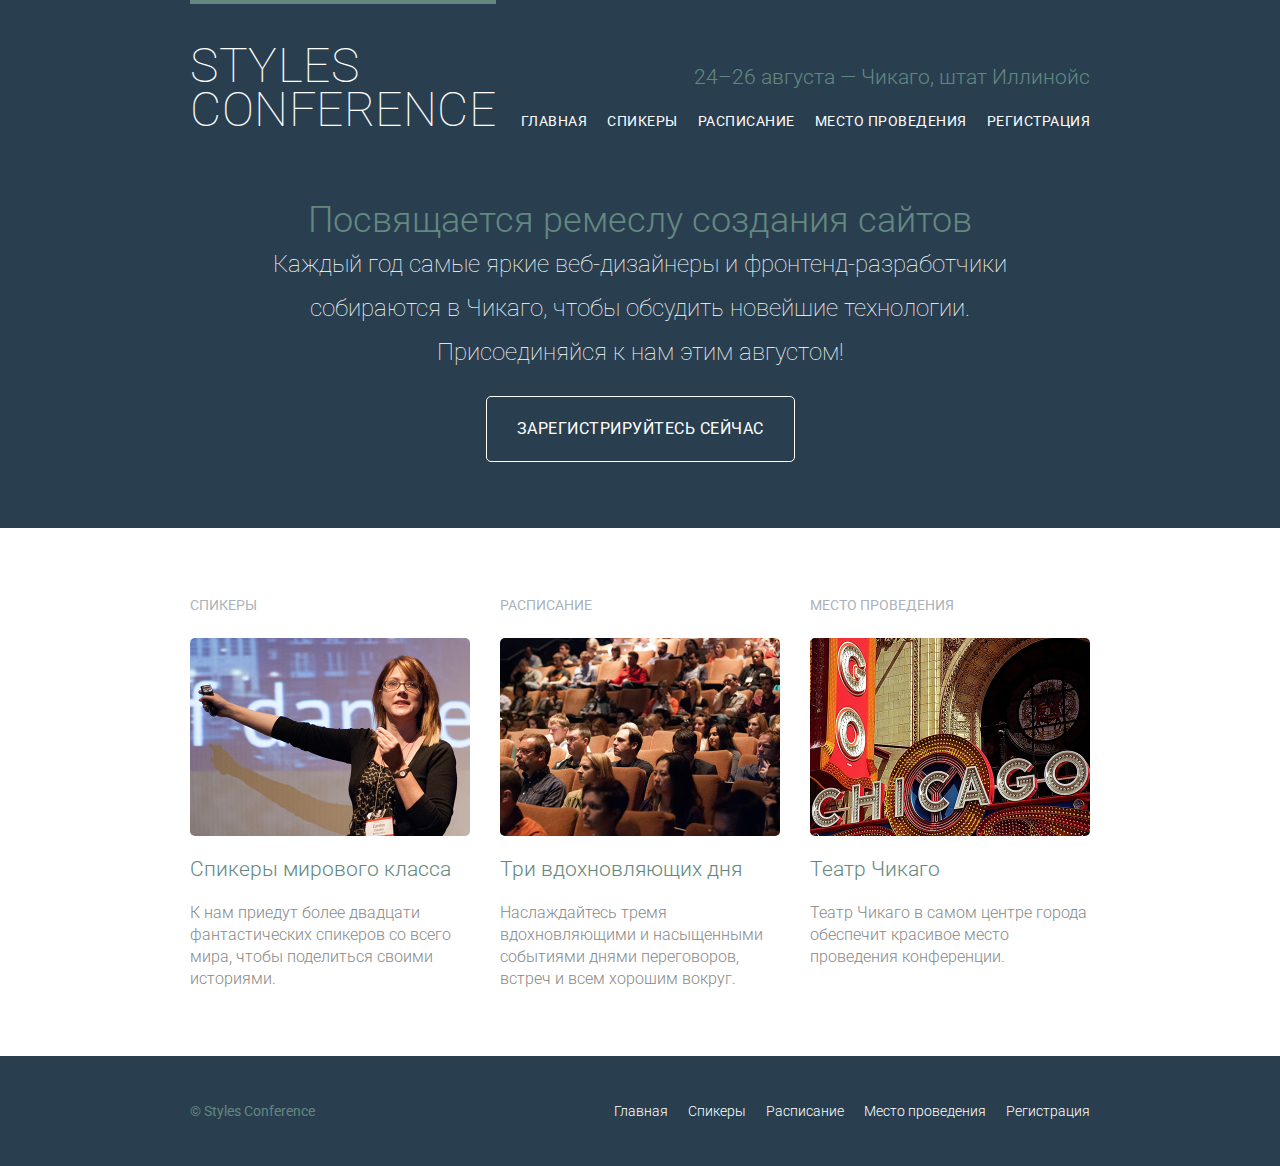
==== web/index.html @ 096a7a0f "init" ====
﻿<!DOCTYPE html>
<html lang="ru">
<head>
  <meta charset="utf-8">
  <title>Styles Conference</title>
  <link rel="stylesheet" href="assets/stylesheets/main.css">
  <link href="https://fonts.googleapis.com/css?family=Roboto:400,300,100&subset=cyrillic,latin" rel="stylesheet">
</head>
<body>

  <header class="primary-header container group">
    <h1 class="logo">
      <a href="index.html">Styles <br> Conference</a>
    </h1>
	
    <h3 class="tagline">24&ndash;26 августа &mdash; Чикаго, штат Иллинойс</h3>
    
	<nav class="nav primary-nav">
	  <ul>
	  <li><a href="index.html">Главная</a></li><!--
        --><li><a href="speakers.html">Спикеры</a></li><!--
        --><li><a href="schedule.html">Расписание</a></li><!--
        --><li><a href="venue.html">Место проведения</a></li><!--
        --><li><a href="register.html">Регистрация</a></li>
	  </ul>
	</nav>
  </header>
  
  <section class="hero container">
    <h2 class="special daring">Посвящается ремеслу создания сайтов</h2>
    <p class="special">Каждый год самые яркие веб-дизайнеры и фронтенд-разработчики собираются в Чикаго, 
       чтобы обсудить новейшие технологии. Присоединяйся к нам этим августом!</p>
	   
    <a class="btn btn-alt" href="register.html">Зарегистрируйтесь сейчас</a>
  </section>
  
  <section class="row">
    <div class="grid">

      <!-- Спикеры -->

      <section class="teaser col-1-3">
 	    <h5>Спикеры</h5>
		<a href="speakers.html">
          <img src="assets/images/home/speakers.jpg" alt ="Профессиональные спикеры">
		  <h3>Спикеры мирового класса</h3>
	    </a>
        <p>К нам приедут более двадцати фантастических спикеров со всего мира, чтобы поделиться своими историями.</p>
      </section><!--

      Расписание

      --><section class="teaser col-1-3">
        <h5>Расписание</h5>
		<a href="schedule.html">
		  <img src="assets/images/home/schedule.jpg" alt ="Расписание">
          <h3>Три вдохновляющих дня</h3>
	    </a>
        <p>Наслаждайтесь тремя вдохновляющими и насыщенными событиями днями переговоров, встреч и всем хорошим вокруг.</p>
      </section><!--

      Место проведения

      --><section class="teaser col-1-3">
        <h5>Место проведения</h5>
		<a href="venue.html">
		<img src="assets/images/home/venue.jpg" alt ="Театр Чикаго">
          <h3>Театр Чикаго</h3>
	    </a>
        <p>Театр Чикаго в самом центре города обеспечит красивое место проведения конференции.</p>
      </section>

    </div> 
  
  </section>
  
  <footer class="primary-footer container group">
    <small>&copy; Styles Conference</small>
    <nav class="nav">
	 <ul>
	  <li><a href="index.html">Главная</a></li><!--
      --><li><a href="speakers.html">Спикеры</a></li><!--
      --><li><a href="schedule.html">Расписание</a></li><!--
      --><li><a href="venue.html">Место проведения</a></li><!--
      --><li><a href="register.html">Регистрация</a></li>
	  </ul>
    </nav>
  </footer>
	 
</body>
</html>
---- web/assets/stylesheets/main.css ----
﻿/* http://meyerweb.com/eric/tools/css/reset/
   v2.0 | 20110126
   License: none (public domain)
*/

html, body, div, span, applet, object, iframe,
h1, h2, h3, h4, h5, h6, p, blockquote, pre,
a, abbr, acronym, address, big, cite, code,
del, dfn, em, img, ins, kbd, q, s, samp,
small, strike, strong, sub, sup, tt, var,
b, u, i, center,
dl, dt, dd, ol, ul, li,
fieldset, form, label, legend,
table, caption, tbody, tfoot, thead, tr, th, td,
article, aside, canvas, details, embed,
figure, figcaption, footer, header, hgroup,
menu, nav, output, ruby, section, summary,
time, mark, audio, video {
  margin: 0;
  padding: 0;
  border: 0;
  font-size: 100%;
  font: inherit;
  vertical-align: baseline;
}
/* HTML5 display-role reset for older browsers */
article, aside, details, figcaption, figure,
footer, header, hgroup, menu, nav, section {
  display: block;
}
body {
  line-height: 1;
}
ol, ul {
  list-style: none;
}
blockquote, q {
  quotes: none;
}
blockquote:before, blockquote:after,
q:before, q:after {
  content: '';
  content: none;
}
table {
  border-collapse: collapse;
  border-spacing: 0;
}
/*-----------------------My CSS-----------------------*/
/*
  ========================================
  Пользовательские стили
  ========================================
*/

body {
background: #293f50;
color: #888;
font: 300 16px/22px "Roboto", "Open Sans", "Helvetica Neue", Calibri, Arial, sans-serif;
}
h1, h2, h3, h4 {
  color: #648880;
}
h1 {
font-size: 36px;
line-height: 44px;
}
h2 {
font-size: 24px;
line-height: 44px;
}
h3 {
font-size: 21px;
}
h4 {
font-size: 18px;
}
h5 {
color: #a9b2b9;
font-size: 14px;
font-weight: 400;
text-transform: uppercase;
}
strong {
font-weight: 400;
}
cite, em {
font-style: italic;
}
.logo {
border-top: 4px solid #648880;
float: left;
font-size: 48px;
font-weight: 100;
line-height: 44px;
padding: 40px 0 22px 0;
text-transform: uppercase;
letter-spacing: .5px;
}
.tagline {
margin: 66px 0 22px 0;
text-align: right;
}
.primary-nav {
font-size: 14px;
font-weight: 400;
letter-spacing: .5px;
text-transform: uppercase;
}
.primary-footer {
color: #648880;
font-size: 14px;
padding-bottom: 44px;
padding-top: 44px;
}
.primary-footer small {
float: left;
font-weight: 400;
}
.hero {
line-height: 44px;
padding: 22px 80px 66px 80px;
}
.hero h2 {
font-size: 36px;
}
.hero p {
font-size: 24px;
font-weight: 100;
}
.primary-header a,
.primary-footer a {
color: #fff;
}

.primary-header a:hover,
.primary-footer a:hover {
color: #648880;
}

/*
  ========================================
  Ссылки
  ========================================
*/
a:hover {
color: #a9b2b9;
}
a {
color: #648880;
text-decoration: none;
}
.teaser a:hover h3 {
color: #a9b2b9;
}
p a {
border-bottom: 1px solid #dfe2e5;
} 
/*
  ========================================
  Сетка
  ========================================
*/

*,
*:before,
*:after {
  -webkit-box-sizing: border-box;
     -moz-box-sizing: border-box;
          box-sizing: border-box;
}
.container,
.grid {
  margin: 0 auto;
  width: 960px;
}
.container {
  padding-left: 30px;
  padding-right: 30px;
}
.grid,
.col-1-3,
.col-2-3 {
  padding-left: 15px;
  padding-right: 15px;
}
.col-1-3,
.col-2-3  {
  display: inline-block;
  vertical-align: top;
}
.col-1-3 {
  width: 33.33%;
}
.col-2-3 {
  width: 66.66%;
}

/*
  ========================================
  Clearfix
  ========================================
*/

.group:before,
.group:after {
  content: "";
  display: table;
}
.group:after {
  clear: both;
}
.group {
  clear: both;
  *zoom: 1;
}

/*
  ========================================
  Полосы
  ========================================
*/

.row,
.row-alt {
min-width: 960px;
}
.row {
background: #fff;
padding: 66px 0 44px 0;
}
.row-alt {
background: #cbe2c1;
background: -webkit-linear-gradient(to right, #a1d3b0, #f6f1d3);
background: -moz-linear-gradient(to right, #a1d3b0, #f6f1d3);
background: linear-gradient(to right, #a1d3b0, #f6f1d3);
padding: 44px 0 22px 0;
}
.lead {
text-align: center;
}
.lead p {
font-size: 21px;
line-height: 33px;
}

/*
  ========================================
  Типографика
  ========================================
*/

h1, h3, h4, h5, p {
  margin-bottom: 22px;
}

/*
  ========================================
  Кнопки
  ========================================
*/

.btn {
  color: #fff;
  border-radius: 5px;
  display: inline-block;
  margin: 0;
  cursor: pointer;
  font-weight: 400;
  letter-spacing: .5px;
  text-transform: uppercase;
}

.btn-alt {
  border: 1px solid #fff;
  padding: 10px 30px;
}

.btn-alt:hover {
background: #fff;
color: #648880;
}

.btn-default {
	border: 0;
	background: #648880;
	padding: 11px 30px;
	font-size: 14px;
}
.btn-default:hover {
	background:#77a198;
}

/*
  ========================================
  Основной заголовок
  ========================================
*/

.logo {
  border-top: 4px solid #648880;
  float: left;
  padding: 40px 0 22px 0;
}

/*
  ========================================
  Основной подвал
  ========================================
*/

.primary-footer {
  color: #648880;
  font-size: 14px;
  padding-bottom: 44px;
  padding-top: 44px;
}
.primary-footer small {
  float: left;
  font-weight:400;
}

/*
  ========================================
  Главная страница
  ========================================
*/

.hero {
  color: #fff;
  line-height: 44px;
  padding: 22px 80px 66px 80px;
  text-align: center;
}
.teaser img {
  border-radius: 5px;
  display: block;
  margin-bottom: 22px;
  max-width: 100%;
}

/*
  ========================================
  Навигация
  ========================================
*/

.nav {
text-align: right;
}
.nav li {
	display:inline-block;
	margin: 0 10px;
	vertical-align: top;
}
.nav li:last-child {
	margin-right: 0;
}

/*
  ========================================
  Спикеры
  ========================================
*/

.speaker-info {
	border: 1px solid #dfe2e5;
	border-radius: 5px;
	margin-top: 88px;
	padding-bottom: 22px;
	text-align: center;
}
.speaker {
margin-bottom: 44px;
}
.speaker-info img {
  border-radius: 50%;
  height: 130px;
  margin: -66px 0 22px 0;
  vertical-align: top;
}
/*
  ========================================
  Расписание
  ========================================
*/
table {
	width: 100%;
	margin-bottom: 44px;
}
table:last-child {
	margin-bottom: 0;
}
th,
td {
	padding-bottom: 22px;
	vertical-align: top;
}
th {
	padding-right: 45px;
	text-align: right;
	width: 20%;
}
td {
	width: 40%;
}
thead {
	line-height: 44px;
}
thead th {
	color: #648880;
	font-size: 24px;
}
tbody th {
	color: #a9b2b9;
	font-size: 14px;
	font-weight: 400;
	padding-top: 22px;
	text-transform: uppercase;
}
tbody td {
	border-top: 1px solid #dfe2e5;
	padding-top: 21px;
}
tbody td:first-of-type {
	padding-right: 15px;
}
tbody td:last-of-child {
	padding-left: 15px;
}
tbody td:only-of-type {
	padding-left: 0;
	padding-right: 0:
}
table a {
	color: #888;
}
table h4 {
	margin-bottom: 0;
}
.schedule-offset {
	color: #a9b2b9;
}
/*
  ========================================
  Место проведения
  ========================================
*/
.venue-theatre {
	margin-bottom: 66px;
}
.venue-hotel {
	margin-bottom: 22px;
}
.venue-map {
	height: 150px;
}
/*
  ========================================
  Регистрация
  ========================================
*/
.why-attend {
	list-style: square;
	margin: 0 0 22px 30px;
}
form {
	margin-bottom: 22px;
}
input,
select,
textarea {
	font: 300 16px/22px "Roboto", "Open Sans", "Helvetica Neue", Helvetica, Arial, sans-serif;
}
.register-group label{
	color: #648880;
	cursor: pointer;
	font-weight: 400;
}
.register-group input,
.register-group select,
.register-group textarea {
	border: 1px solid #c6c9cc;
	borde-radius: 5px;
	color: #888;
	display: block;
	margin: 5px 0 27px 0;
	padding:5px 8px;
}
.register-group input,
.register-group textarea {
	width: 100%;
}
.register-group select {
	height: 34px;
	width: 60px;
}
.register-group textarea {
	height: 78px;
}
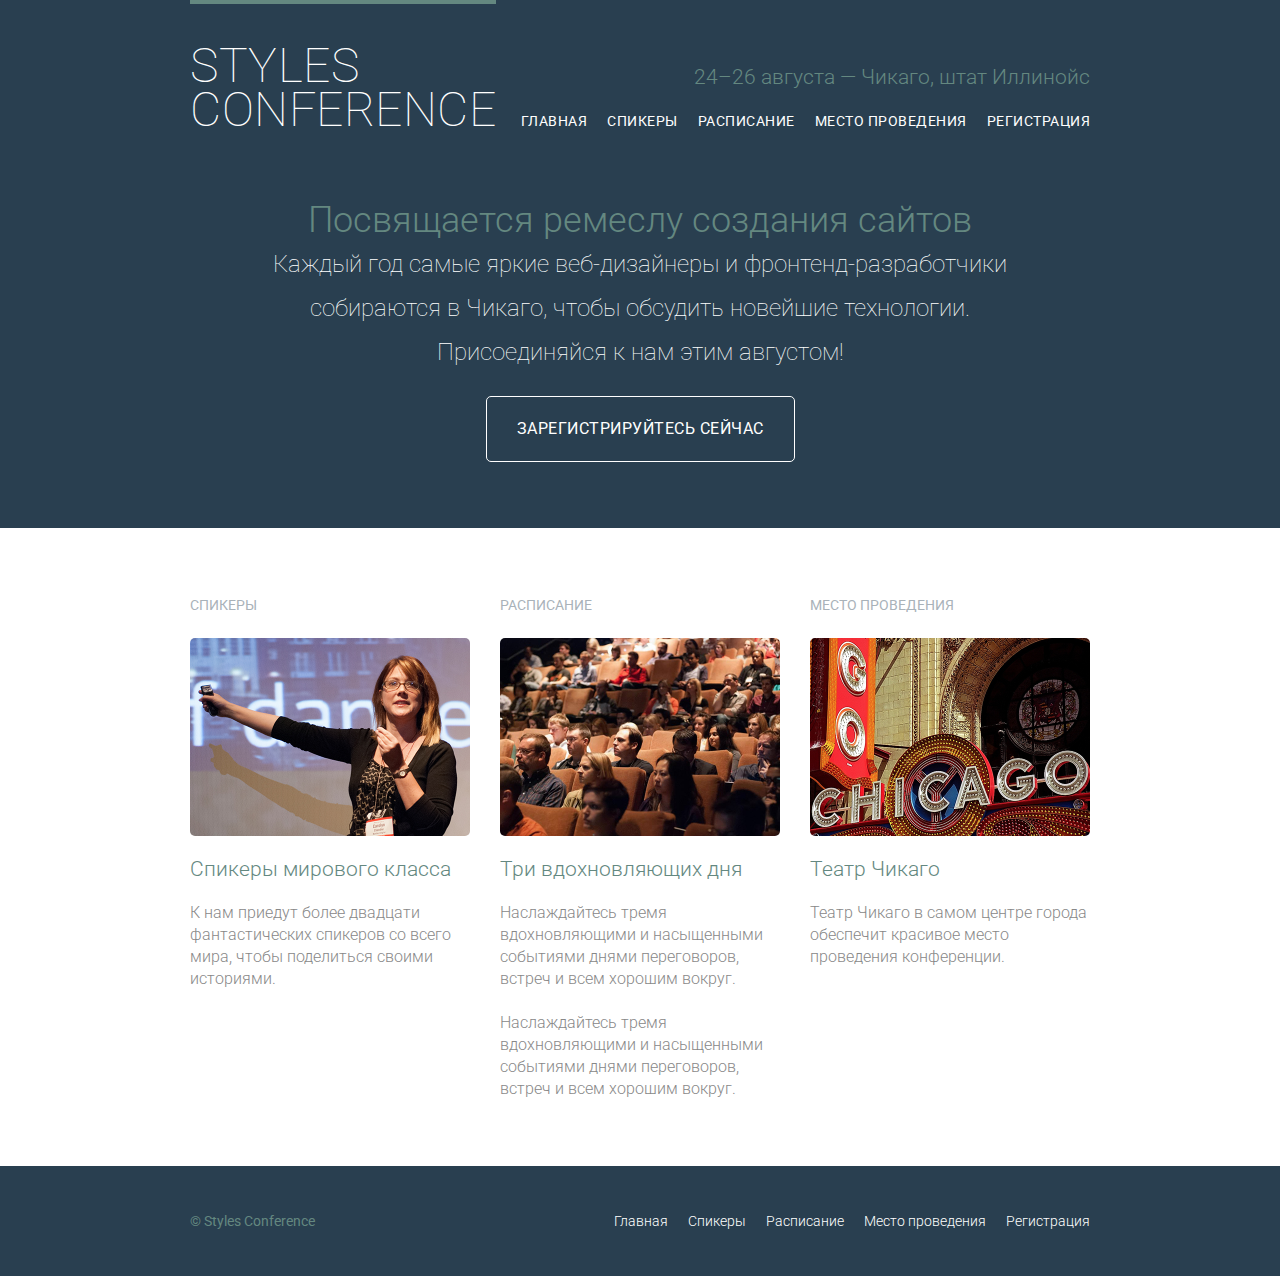
==== commit 63d3db47: "commit" ====
--- a/web/index.html
+++ b/web/index.html
@@ -57,6 +57,7 @@
           <h3>Три вдохновляющих дня</h3>
 	    </a>
         <p>Наслаждайтесь тремя вдохновляющими и насыщенными событиями днями переговоров, встреч и всем хорошим вокруг.</p>
+		<p>Наслаждайтесь тремя вдохновляющими и насыщенными событиями днями переговоров, встреч и всем хорошим вокруг.</p>
       </section><!--
 
       Место проведения
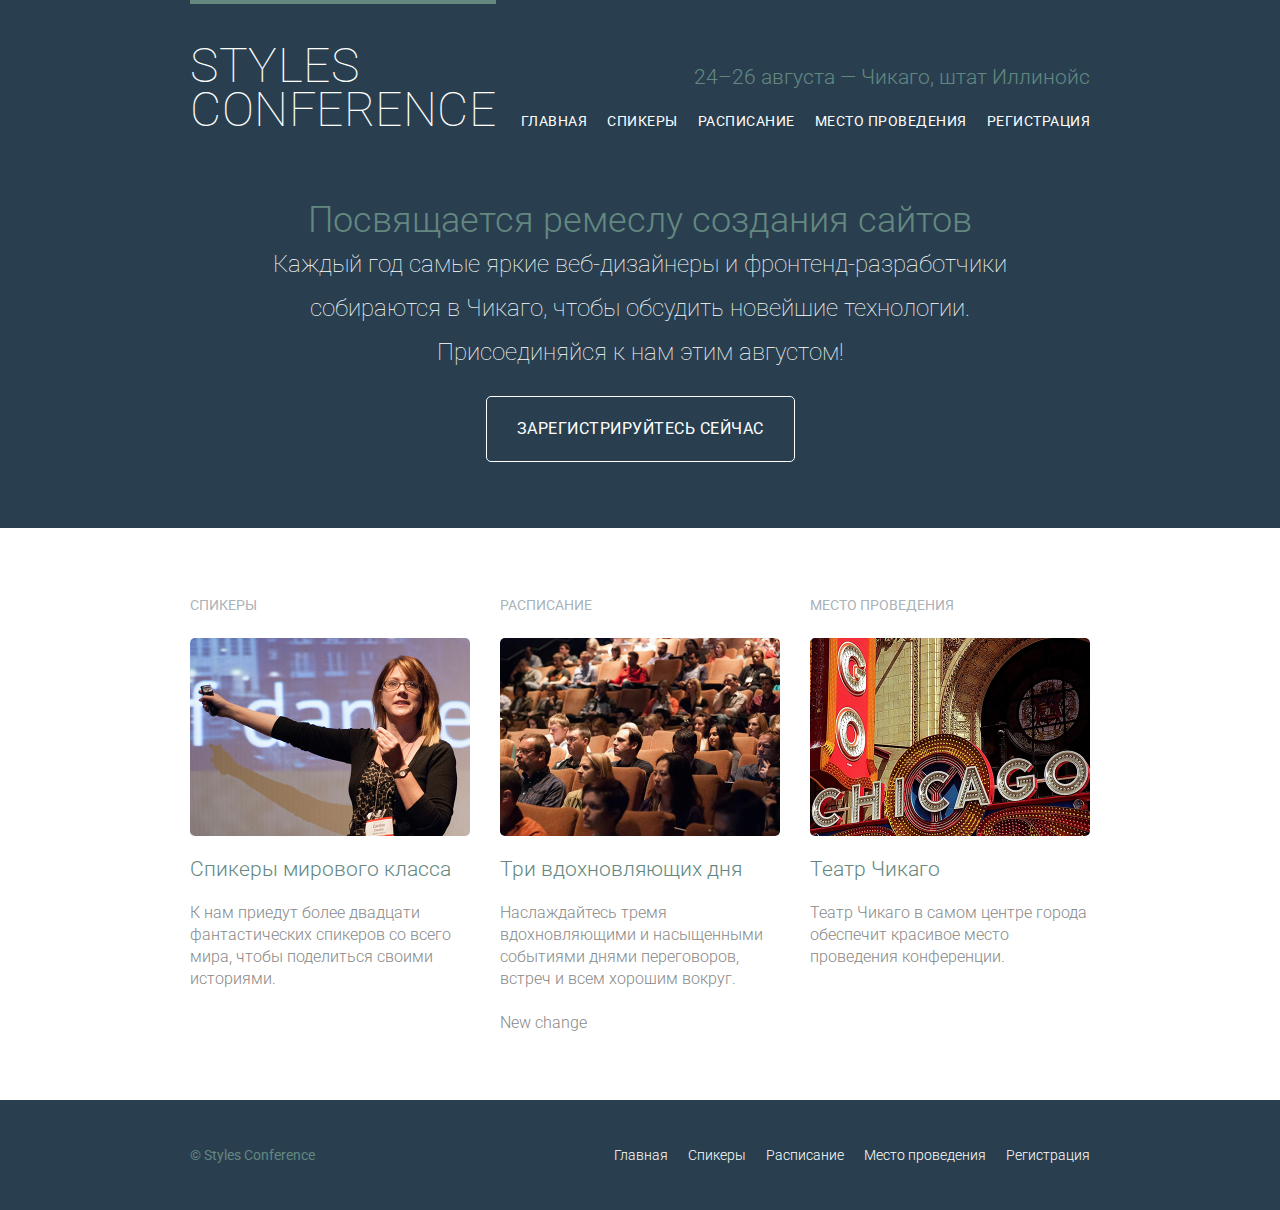
==== commit 736f557b: "commit into new branch" ====
--- a/web/index.html
+++ b/web/index.html
@@ -57,7 +57,7 @@
           <h3>Три вдохновляющих дня</h3>
 	    </a>
         <p>Наслаждайтесь тремя вдохновляющими и насыщенными событиями днями переговоров, встреч и всем хорошим вокруг.</p>
-		<p>Наслаждайтесь тремя вдохновляющими и насыщенными событиями днями переговоров, встреч и всем хорошим вокруг.</p>
+		<p>New change</p>
       </section><!--
 
       Место проведения
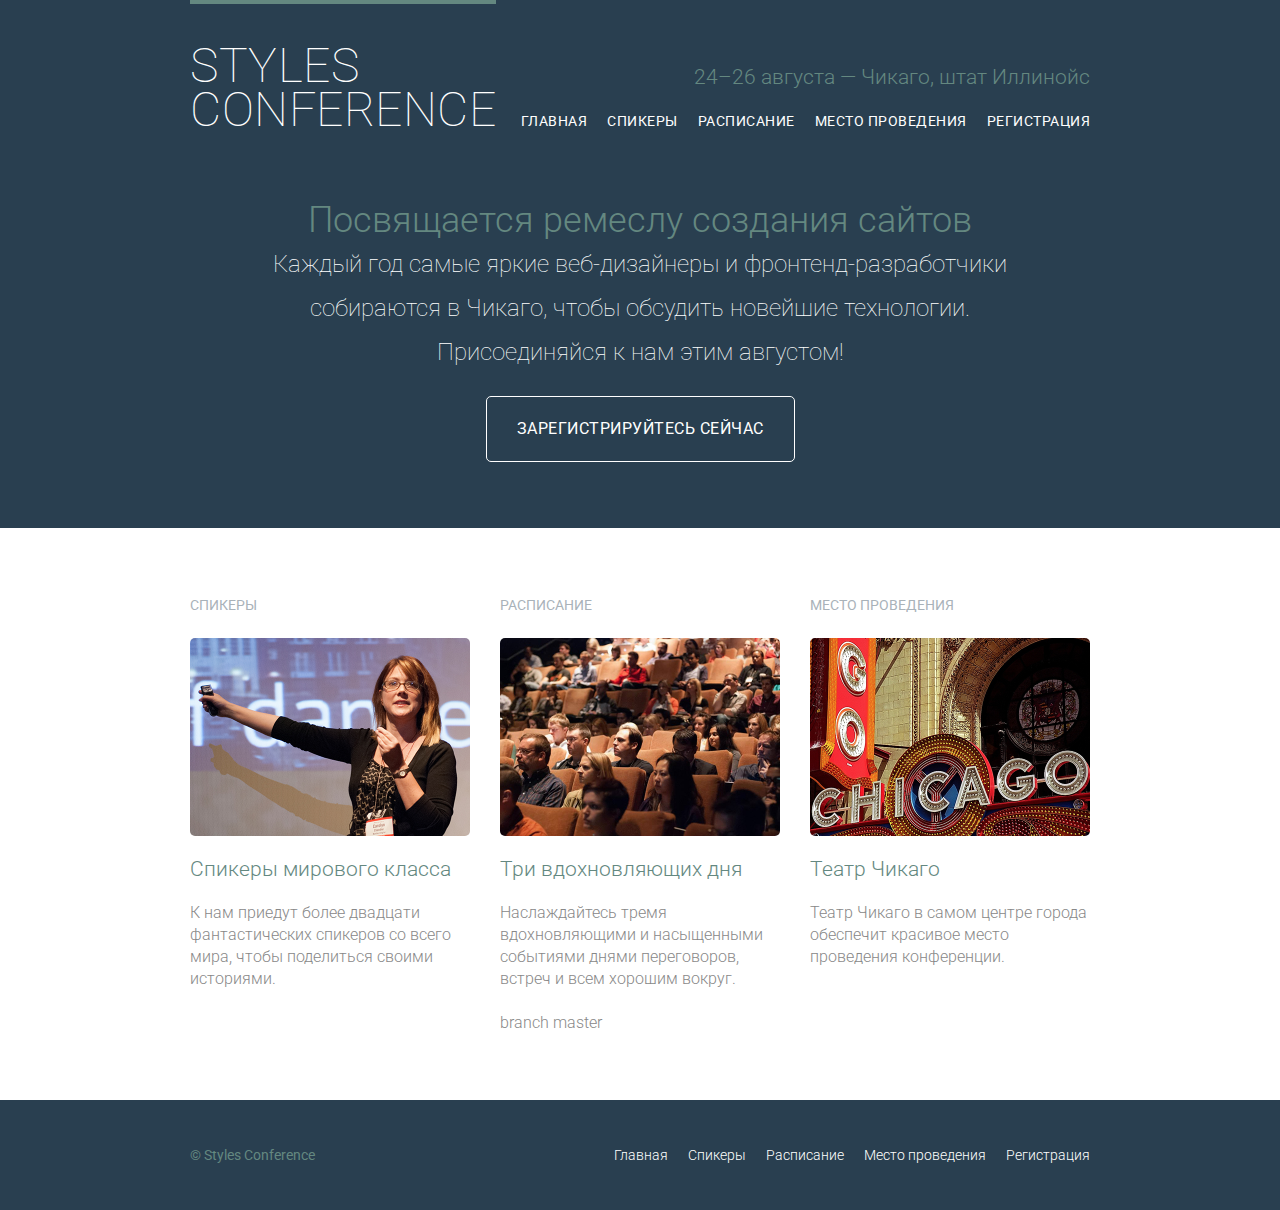
==== commit 0c379fc3: "commit into new branch master" ====
--- a/web/index.html
+++ b/web/index.html
@@ -57,7 +57,7 @@
           <h3>Три вдохновляющих дня</h3>
 	    </a>
         <p>Наслаждайтесь тремя вдохновляющими и насыщенными событиями днями переговоров, встреч и всем хорошим вокруг.</p>
-		<p>New change</p>
+		<p>branch master</p>
       </section><!--
 
       Место проведения
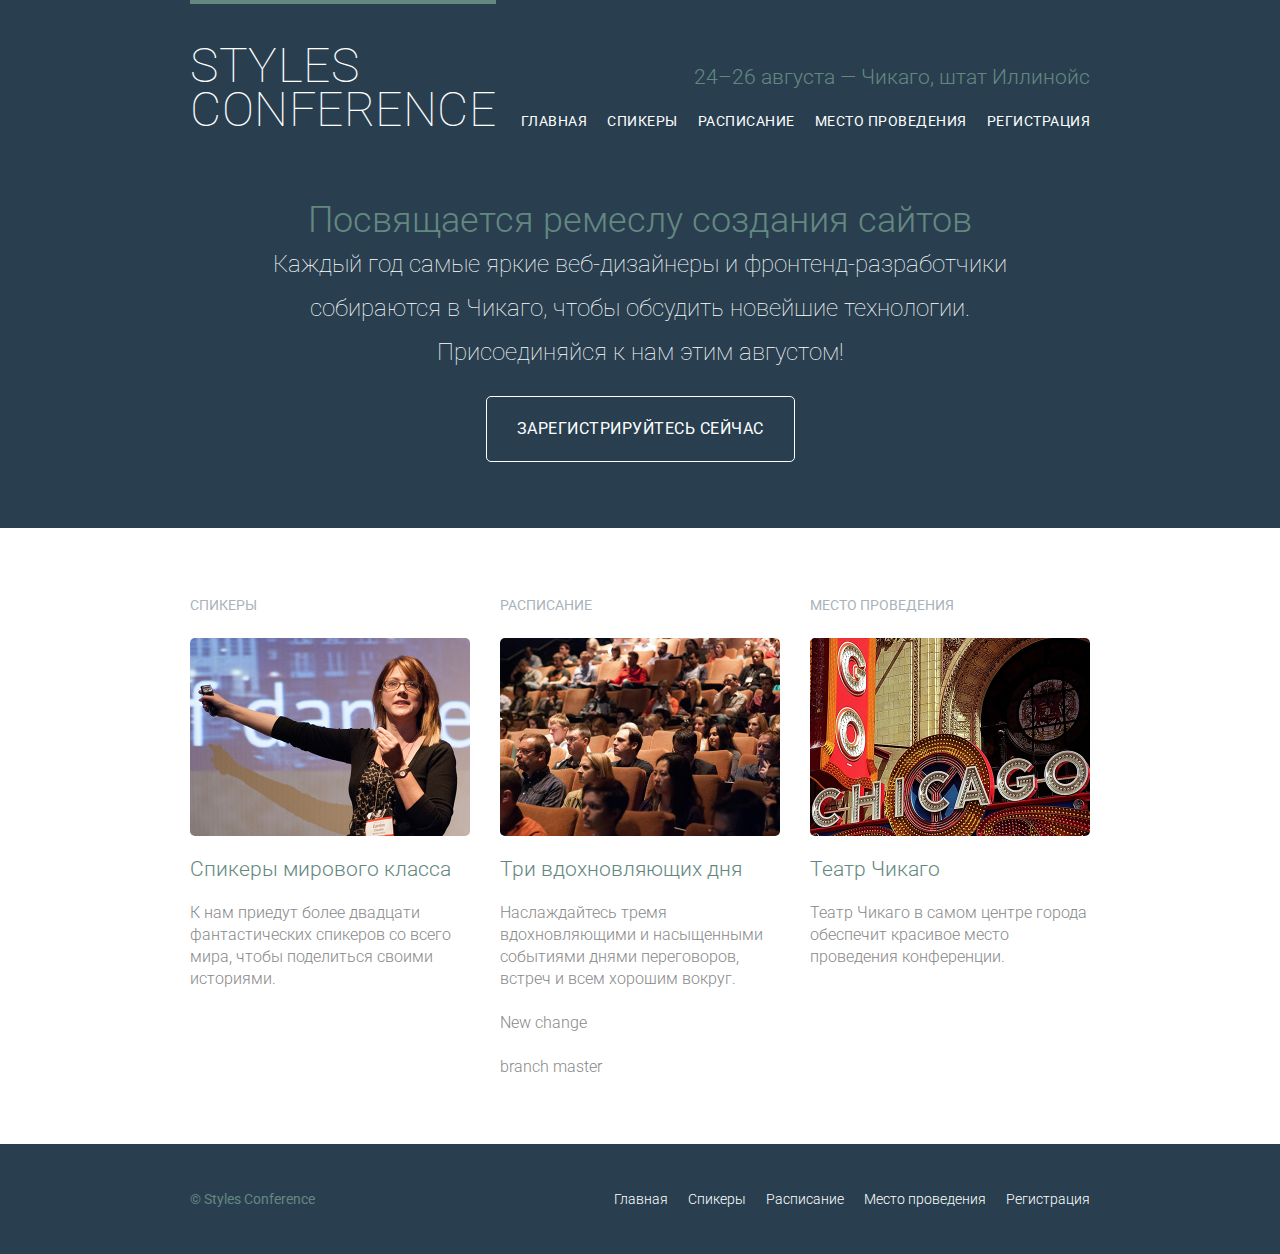
==== commit e3d51c4c: "merge" ====
--- a/web/index.html
+++ b/web/index.html
@@ -57,6 +57,7 @@
           <h3>Три вдохновляющих дня</h3>
 	    </a>
         <p>Наслаждайтесь тремя вдохновляющими и насыщенными событиями днями переговоров, встреч и всем хорошим вокруг.</p>
+		<p>New change</p>
 		<p>branch master</p>
       </section><!--
 
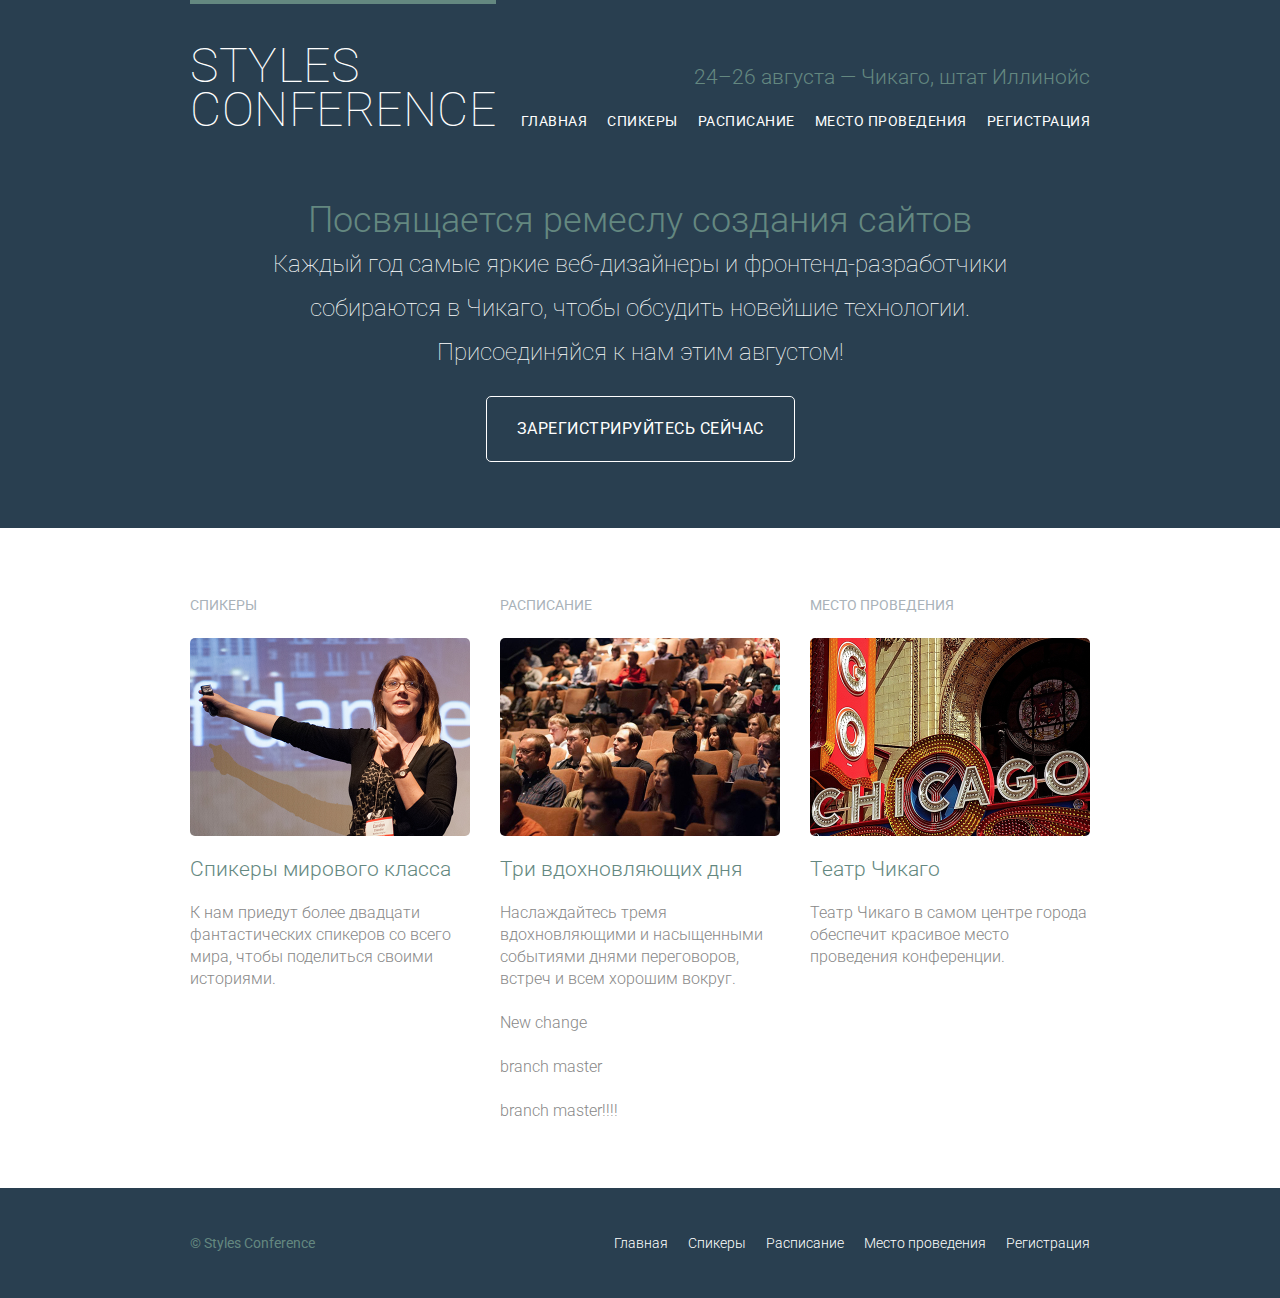
==== commit 9827cfd9: "github" ====
--- a/web/index.html
+++ b/web/index.html
@@ -59,6 +59,7 @@
         <p>Наслаждайтесь тремя вдохновляющими и насыщенными событиями днями переговоров, встреч и всем хорошим вокруг.</p>
 		<p>New change</p>
 		<p>branch master</p>
+		<p>branch master!!!!</p>
       </section><!--
 
       Место проведения
